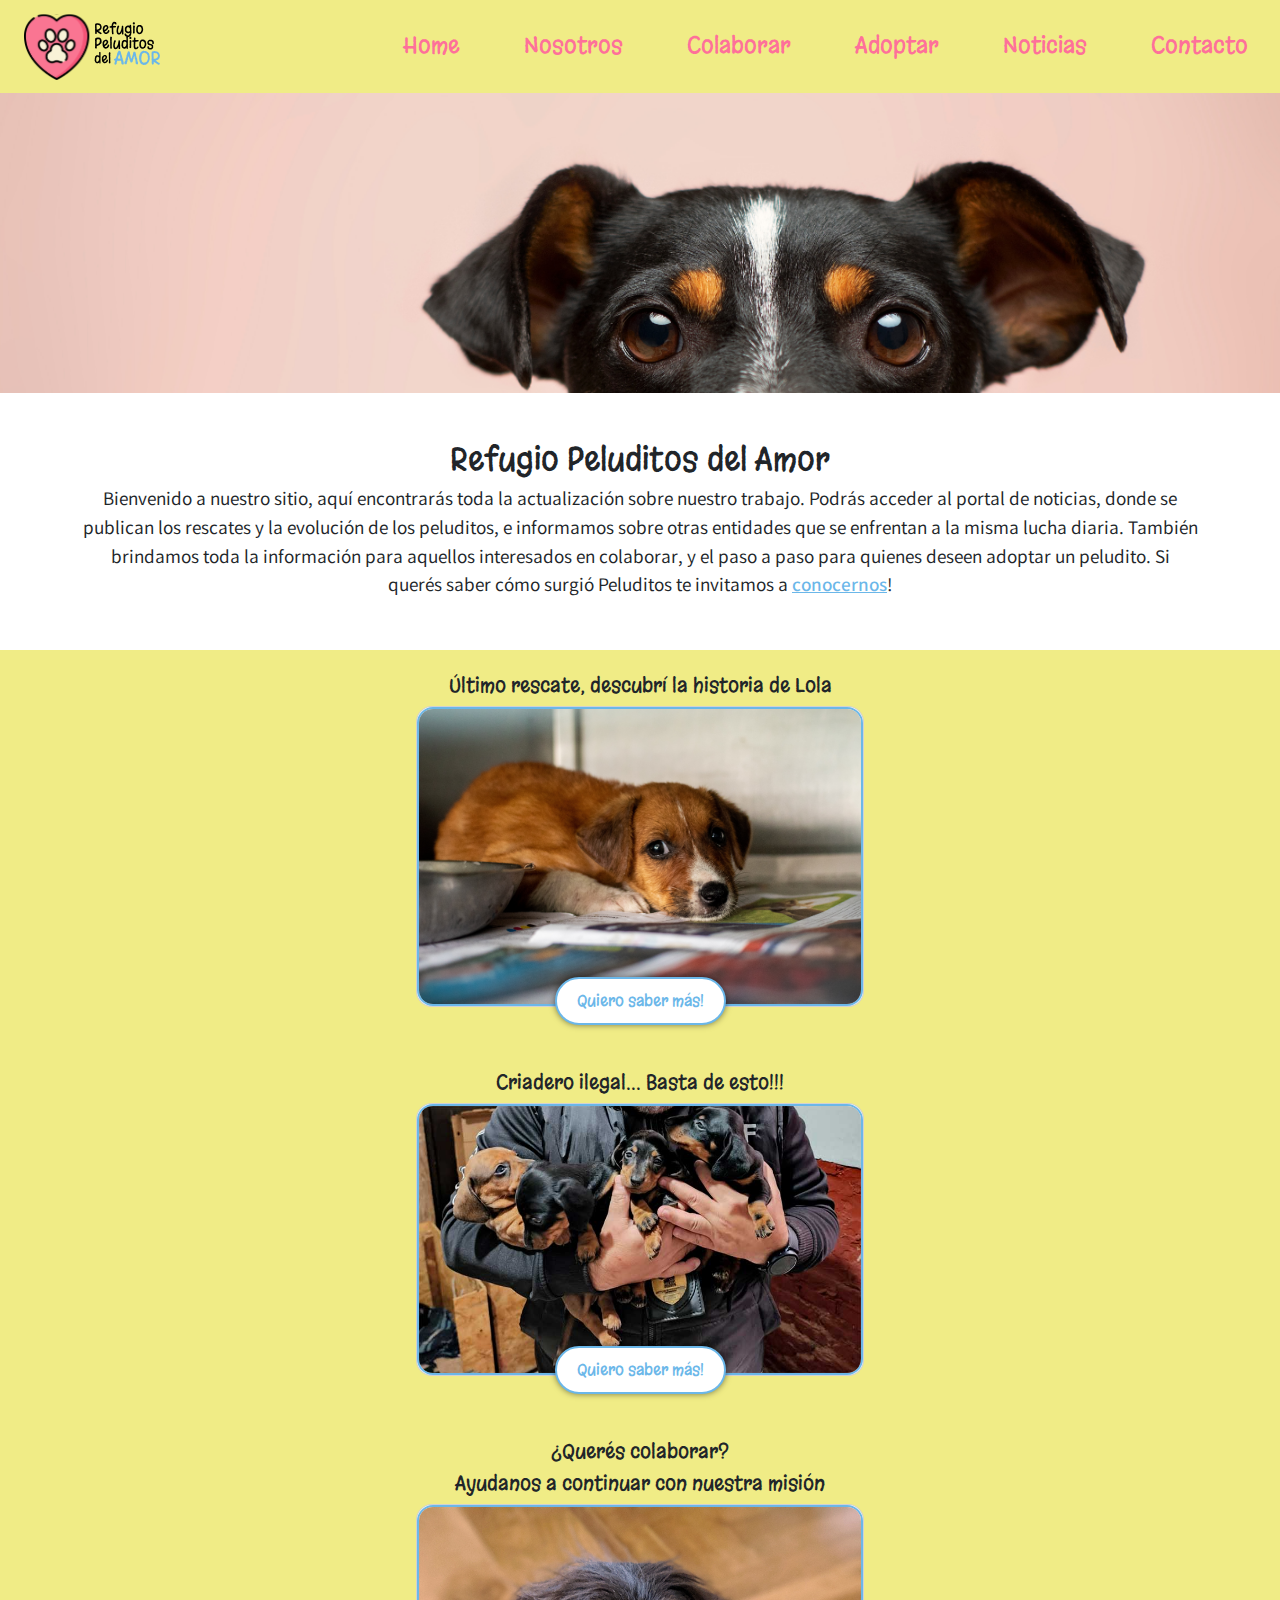
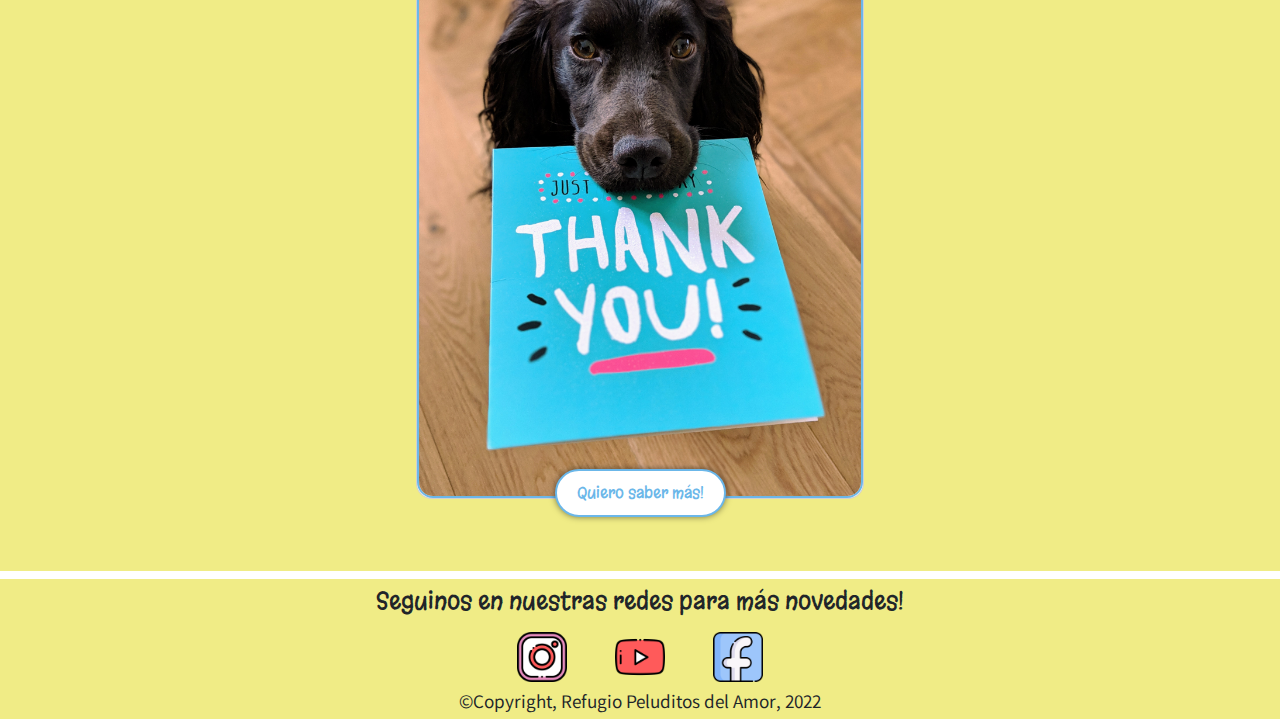
==== index.html @ 5ca73647 "Inicio proyecto" ====
<!DOCTYPE html>
<html lang="es">
<head>
    <meta charset="UTF-8">
    <meta http-equiv="X-UA-Compatible" content="IE=edge">
    <meta name="viewport" content="width=device-width, initial-scale=1.0">
    <title>Refugio Peluditos del Amor | Refugio de animales</title>
    <meta name="description" content="Refugio dedicado a rescatar animales en situación de calle o violencia doméstica, ubicado en Córdoba capital, Argentina">
    <link rel="stylesheet" href="./css/style.css" type="text/css">
    <link rel="shortcut icon" href="./assets/img/faviconrefugio2.svg" type="image/x-icon">
    <link href="https://fonts.googleapis.com/css2?family=Margarine&display=swap" rel="stylesheet">
    <link href="https://fonts.googleapis.com/css2?family=Varta:wght@300;500&display=swap" rel="stylesheet">
    <link rel="stylesheet" href="./css/bootstrap.min.css">
</head>
<body>
    <!--Menú de navegación-->
    <header class="hero container-fluid">
        <nav class="navbar navbar-expand-lg">
            <div class="container-fluid contenedor-menu">
                <a class="navbar-brand" href="index.html"><img src="./assets/img/logo.svg" alt="Logo del refugio, corazón rosa con huella de animal en su interior."></a>
                <button class="navbar-toggler" type="button" data-bs-toggle="collapse" data-bs-target="#navbarNav"aria-controls="navbarNav" aria-expanded="false" aria-label="Toggle navigation"><span class="navbar-toggler-icon"></span>
                </button>
                <div class="collapse navbar-collapse justify-content-end" id="navbarNav">
                    <ul class="navbar-nav gap-5">
                        <li class="nav-item">
                            <a class="nav-link" href="index.html">Home</a>
                        </li>
                        <li class="nav-item">
                            <a class="nav-link" href="./pages/nosotros.html">Nosotros</a>
                        </li>
                        <li class="nav-item">
                            <a class="nav-link" href="./pages/colaborar.html">Colaborar</a>
                        </li>
                        <li class="nav-item">
                            <a class="nav-link" href="./pages/adoptar.html">Adoptar</a>
                        </li>
                        <li class="nav-item">
                            <a class="nav-link" href="./pages/noticias.html">Noticias</a>
                        </li>
                        <li class="nav-item">
                            <a class="nav-link" href="./pages/contacto.html">Contacto</a>
                        </li>
                    </ul>
                </div>
            </div>
        </nav>
    </header>
    <!--Portada-->
    <section class="portada container-fluid">
    </section>
    <!--Texto bienvenida-->
    <section class="txt-bienvenida container d-flex flex-column text-center align-items-center my-5">
        <h1 class="subtitulo fs-2">Refugio Peluditos del Amor</h1>
        <p class="m-0">Bienvenido a nuestro sitio, aquí encontrarás toda la actualización sobre nuestro trabajo. Podrás acceder al portal de noticias, donde se publican los rescates y la evolución de los peluditos, e informamos sobre otras entidades que se enfrentan a la misma lucha diaria.
        También brindamos toda la información para aquellos interesados en colaborar, y el paso a paso para quienes deseen adoptar un peludito.
        Si querés saber cómo surgió Peluditos te invitamos a <a href="./pages/nosotros.html" target="_blank">conocernos</a>!
        </p>
    </section>
    <!--Noticias home-->
    <section class="container-fluid noticias-home py-4">
        <div class="container text-center d-flex flex-column align-items-center">
            <h3 class="subtitulo fs-5">Último rescate, descubrí la historia de Lola</h3>
            <div class="card rounded-4" style="max-width: 28rem; min-width: 18rem;">
                <img src="./assets/img/lola.jpg" class="card-img rounded-4" alt="Imagen de una perra cachorra recostada sobre un diario.">
            </div>
            <a href="./pages/noticias.html" target="_blank" class="btn-noticias">Quiero saber más!</a>
        </div>
        <div class="container text-center d-flex flex-column align-items-center py-3">
            <h3 class="subtitulo fs-5">Criadero ilegal... Basta de esto!!!</h3>
            <div class="card rounded-4" style="max-width: 28rem; min-width: 18rem;">
                <img src="./assets/img/criaderoilegal.jpg" class="card-img rounded-4" alt="Imagen de cuatro perros salchicha cachorritos siendo sujetados por un rescatista.">
            </div>
            <a href="https://www.infobae.com/sociedad/policiales/2022/06/14/rescataron-a-55-perros-salchicha-que-eran-maltratados-en-un-criadero-ilegal-en-caballito/" target="_blank" class="btn-noticias">Quiero saber más!</a>
        </div>
        <div class="container text-center d-flex flex-column align-items-center">
            <h3 class="subtitulo fs-5">¿Querés colaborar?</h3>
            <h4 class="subtitulo fs-5">Ayudanos a continuar con nuestra misión</h4>
            <div class="card rounded-4" style="max-width: 28rem; min-width: 18rem;">
                <img src="./assets/img/thankyou.jpg" class="card-img rounded-4" alt="Imagen de un perro con un cartel de agradecimiento.">
            </div>
            <a href="./pages/colaborar.html" target="_blank" class="btn-noticias">Quiero saber más!</a>
        </div> 
    </section>

    <!--Pie de página, redes sociales-->
    <footer class="footer container-fluid text-center d-flex flex-column gap-2 mt-2 justify-self-center">
            <h4 class="subtitulo m-2">Seguinos en nuestras redes para más novedades!</h4>
            <div class="iconos-footer d-flex flex-row justify-content-center gap-5">
                <a href="https://www.instagram.com/" target="_blank"><img src="./assets/img/instagram.png" alt="Logo de la red social instagram"></a>
                <a href="https://www.youtube.com/" target="_blank"><img src="./assets/img/youtube.png" alt="Logo de la red social youtube"></a>
                <a href="https://www.facebook.com/" target="_blank"><img src="./assets/img/facebook.png" alt="Logo de la red social facebook"></a>
            </div>
            <p class="m-0">&copy;Copyright, Refugio Peluditos del Amor, 2022</p>
    </footer>
    <script src="./js/bootstrap.bundle.min.js"></script>
</body>
</html>
---- css/style.css ----
* {
  margin: 0;
  padding: 0;
  box-sizing: border-box;
}

ul, ol {
  list-style: none;
}

a {
  text-decoration: none;
}

.subtitulo {
  font-family: "Margarine", cursive;
}

.subtitulo1 {
  font-family: "Margarine", cursive;
  color: #FE709A;
}

.subtitulo2 {
  font-family: "Margarine", cursive;
  color: #6BB7E9;
}

.subtitulo3 {
  font-family: "Margarine", cursive;
  color: #F2DCBF;
}

p, li {
  font-family: "Varta", sans-serif;
  font-size: 1.2rem;
}

.hero {
  background-color: #F0EC86;
}
.hero img {
  width: 150px;
}

#navbarNav .nav-link {
  color: #FE709A;
  font-family: "Margarine", cursive;
  font-size: larger;
}
#navbarNav .nav-link:hover {
  color: #6BB7E9;
  transition: 0.8s;
}

.portada {
  background-image: url(../assets/img/encabezado.jpg);
  height: 300px;
  background-size: cover;
  background-attachment: fixed;
  background-position: center;
}

.txt-bienvenida a {
  color: #6BB7E9;
  font-weight: 600;
}
.txt-bienvenida a:hover {
  color: #FE709A;
  font-weight: 600;
  transition: 0.8s;
}

.noticias-home {
  background: #F0EC86;
}
.noticias-home .card img {
  border: 2px solid #6BB7E9;
}

.btn-noticias {
  border: 2px solid #6BB7E9;
  border-radius: 30px;
  background: #fff;
  color: #6BB7E9;
  text-decoration: none;
  padding: 10px 20px;
  font-family: "Margarine", cursive;
  font-size: 1rem;
  display: inline-block;
  position: relative;
  top: -30px;
  box-shadow: 0 0 6px 0 rgba(0, 0, 0, 0.5);
}
.btn-noticias:hover {
  color: #6BB7E9;
}

.nosotros-card {
  background: #FE709A;
  border: 3px solid #F2DCBF;
  border-radius: 30px;
  padding: 50px;
  box-shadow: 0 0 6px 0 rgba(0, 0, 0, 0.5);
}

.textos-card {
  width: 75%;
}
.textos-card p {
  color: #fff;
}

.img-card {
  width: 250px;
}
.img-card img {
  width: 100%;
  border-radius: 30px;
}

.estilo-card {
  background: #F2DCBF;
}

.img-colaborar {
  width: 200px;
}

.lista-mp li {
  font-family: "Margarine", cursive;
  font-size: 1.5rem;
  padding: 10px 0;
}
.lista-mp li > a {
  color: #fff;
  background: #6BB7E9;
  border-radius: 10px;
  padding: 5px;
  font-family: "Margarine", cursive;
  font-size: 1.5rem;
}

.lista-mp a {
  text-decoration: none;
}

.link-colaborar {
  color: #FE709A;
  font-weight: 500;
}
.link-colaborar:hover {
  color: #6BB7E9;
  transition: 0.5s;
}

.contenedor-catalogo {
  width: 100%;
  height: auto;
  margin: 20px;
  display: flex;
  flex-direction: column;
  text-align: center;
  position: relative;
}
@media (min-width: 560px) {
  .contenedor-catalogo {
    width: 30%;
  }
}

.img-animales {
  width: 100%;
  height: 300px;
}

.img-animales img {
  width: 100%;
  height: 100%;
  object-fit: cover;
  padding-bottom: 10px;
}

.overlay {
  position: absolute;
  background: rgba(240, 236, 134, 0.5);
  bottom: 0;
  left: 0%;
  height: 0;
  width: 100%;
  overflow: hidden;
  transition: 0.5s ease;
}

.overlay a {
  color: #FE709A;
  font-family: "Margarine", cursive;
  text-decoration: none;
  font-size: 1.8rem;
  font-weight: 100;
  position: absolute;
  top: 50%;
  left: 50%;
  text-align: center;
  transform: translate(-50%, -50%);
}
.overlay a:hover {
  color: #6BB7E9;
}

.contenedor-catalogo:hover .overlay {
  height: 100%;
  cursor: pointer;
}

.contacto form {
  width: 400px;
}

.input {
  font-family: "Varta", sans-serif;
  font-size: 1.2rem;
  font-weight: 300;
}
.input input:focus {
  outline: 3px solid #FE709A;
}
.input textarea:focus {
  outline: 3px solid #FE709A;
}

input, textarea {
  background: #F2DCBF;
  border-radius: 15px;
  border-style: none;
  margin: 5px 0;
}

input {
  padding: 10px 0;
}

.btn-contacto button {
  font-family: "Varta", sans-serif;
  font-size: 1rem;
  border-radius: 10px;
  border-style: none;
  background: #F0EC86;
  padding: 8px;
  margin-top: 5px;
}
.btn-contacto button:hover {
  cursor: pointer;
}

.footer {
  background: #F0EC86;
  height: auto;
}

.iconos-footer img {
  width: 50px;
  height: 50px;
}

/*# sourceMappingURL=style.css.map */
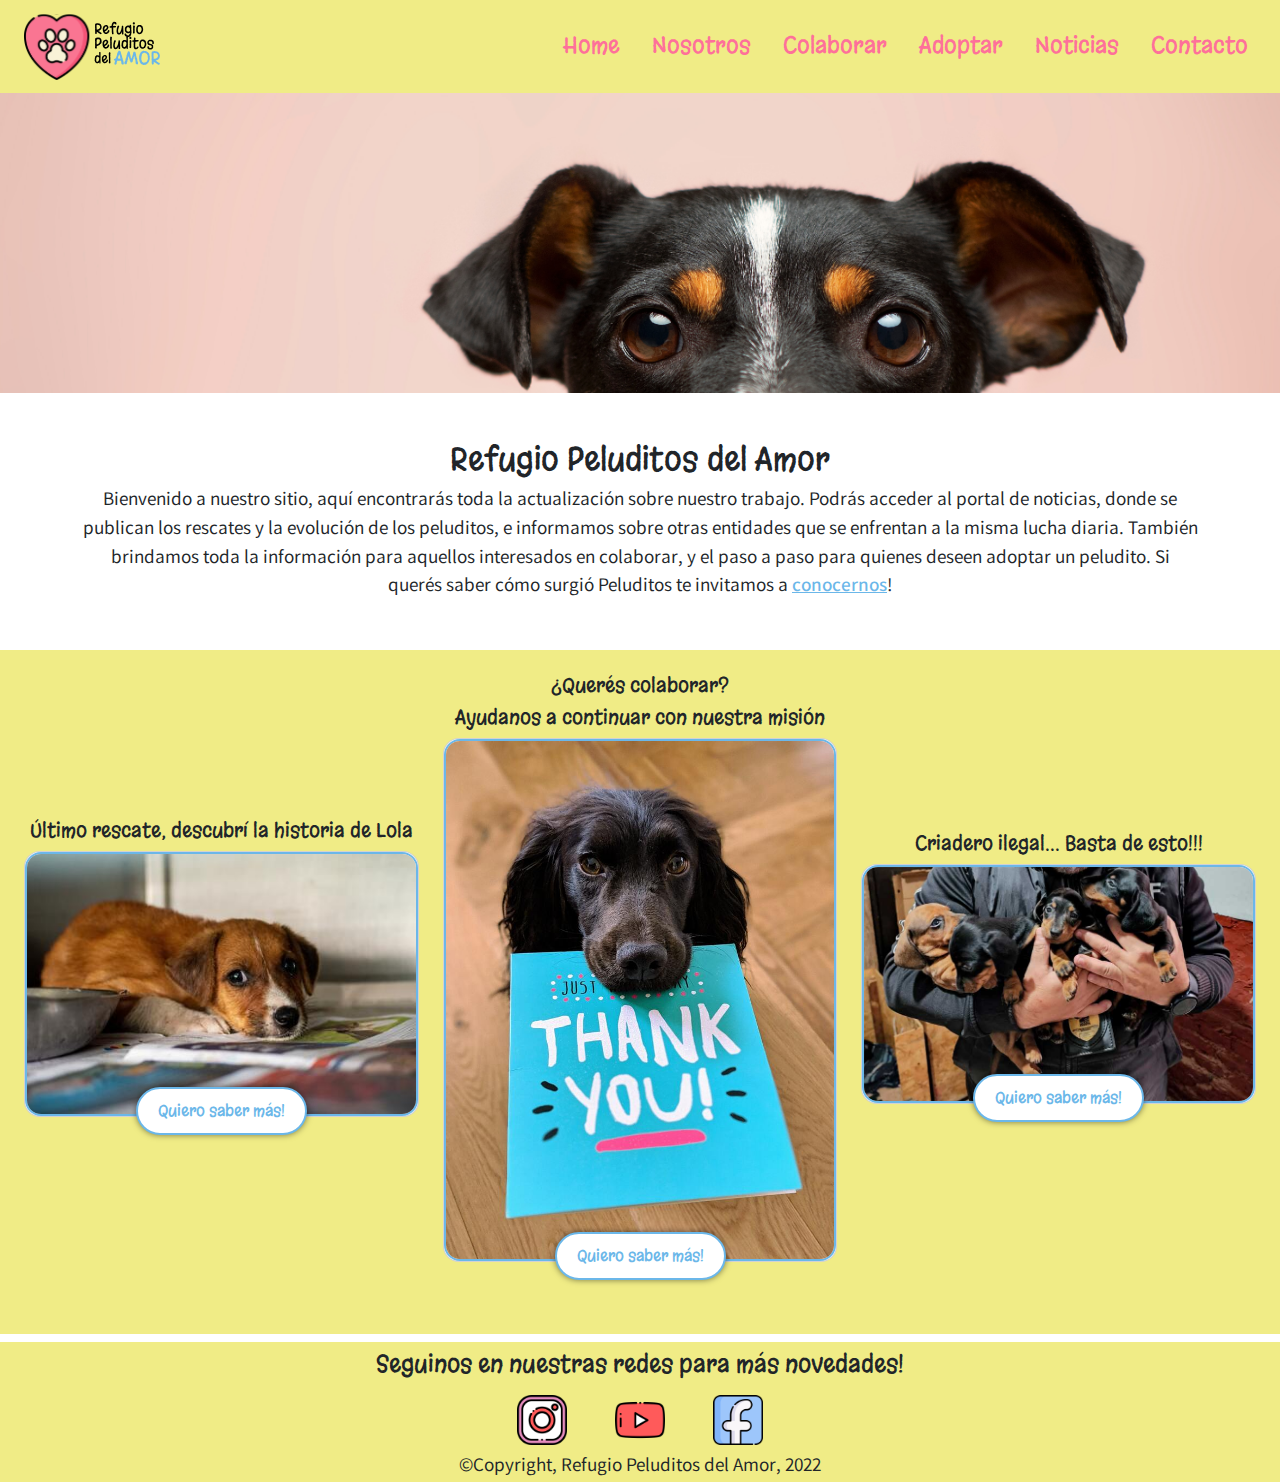
==== commit cd9818d3: "Arreglos finales" ====
--- a/index.html
+++ b/index.html
@@ -21,7 +21,7 @@
                 <button class="navbar-toggler" type="button" data-bs-toggle="collapse" data-bs-target="#navbarNav"aria-controls="navbarNav" aria-expanded="false" aria-label="Toggle navigation"><span class="navbar-toggler-icon"></span>
                 </button>
                 <div class="collapse navbar-collapse justify-content-end" id="navbarNav">
-                    <ul class="navbar-nav gap-5">
+                    <ul class="navbar-nav gap-3">
                         <li class="nav-item">
                             <a class="nav-link" href="index.html">Home</a>
                         </li>
@@ -65,13 +65,6 @@
             </div>
             <a href="./pages/noticias.html" target="_blank" class="btn-noticias">Quiero saber más!</a>
         </div>
-        <div class="container text-center d-flex flex-column align-items-center py-3">
-            <h3 class="subtitulo fs-5">Criadero ilegal... Basta de esto!!!</h3>
-            <div class="card rounded-4" style="max-width: 28rem; min-width: 18rem;">
-                <img src="./assets/img/criaderoilegal.jpg" class="card-img rounded-4" alt="Imagen de cuatro perros salchicha cachorritos siendo sujetados por un rescatista.">
-            </div>
-            <a href="https://www.infobae.com/sociedad/policiales/2022/06/14/rescataron-a-55-perros-salchicha-que-eran-maltratados-en-un-criadero-ilegal-en-caballito/" target="_blank" class="btn-noticias">Quiero saber más!</a>
-        </div>
         <div class="container text-center d-flex flex-column align-items-center">
             <h3 class="subtitulo fs-5">¿Querés colaborar?</h3>
             <h4 class="subtitulo fs-5">Ayudanos a continuar con nuestra misión</h4>
@@ -80,6 +73,13 @@
             </div>
             <a href="./pages/colaborar.html" target="_blank" class="btn-noticias">Quiero saber más!</a>
         </div> 
+        <div class="container text-center d-flex flex-column align-items-center py-3">
+            <h3 class="subtitulo fs-5">Criadero ilegal... Basta de esto!!!</h3>
+            <div class="card rounded-4" style="max-width: 28rem; min-width: 18rem;">
+                <img src="./assets/img/criaderoilegal.jpg" class="card-img rounded-4" alt="Imagen de cuatro perros salchicha cachorritos siendo sujetados por un rescatista.">
+            </div>
+            <a href="https://www.infobae.com/sociedad/policiales/2022/06/14/rescataron-a-55-perros-salchicha-que-eran-maltratados-en-un-criadero-ilegal-en-caballito/" target="_blank" class="btn-noticias">Quiero saber más!</a>
+        </div>
     </section>
 
     <!--Pie de página, redes sociales-->
--- a/css/style.css
+++ b/css/style.css
@@ -77,6 +77,12 @@
 .noticias-home .card img {
   border: 2px solid #6BB7E9;
 }
+@media (min-width: 960px) {
+  .noticias-home {
+    display: flex;
+    align-items: center;
+  }
+}
 
 .btn-noticias {
   border: 2px solid #6BB7E9;
@@ -93,7 +99,9 @@
   box-shadow: 0 0 6px 0 rgba(0, 0, 0, 0.5);
 }
 .btn-noticias:hover {
-  color: #6BB7E9;
+  color: #fff;
+  background-color: #6BB7E9;
+  transition: 0.5s;
 }
 
 .nosotros-card {
@@ -139,6 +147,11 @@
   padding: 5px;
   font-family: "Margarine", cursive;
   font-size: 1.5rem;
+}
+.lista-mp li > a:hover {
+  color: #6BB7E9;
+  background-color: #fff;
+  transition: 0.5s;
 }
 
 .lista-mp a {
@@ -206,6 +219,7 @@
 }
 .overlay a:hover {
   color: #6BB7E9;
+  transition: 0.5s;
 }
 
 .contenedor-catalogo:hover .overlay {
@@ -213,8 +227,15 @@
   cursor: pointer;
 }
 
+@media (min-width: 960px) {
+  .contacto {
+    display: flex;
+    align-items: center;
+  }
+}
+
 .contacto form {
-  width: 400px;
+  width: 300px;
 }
 
 .input {
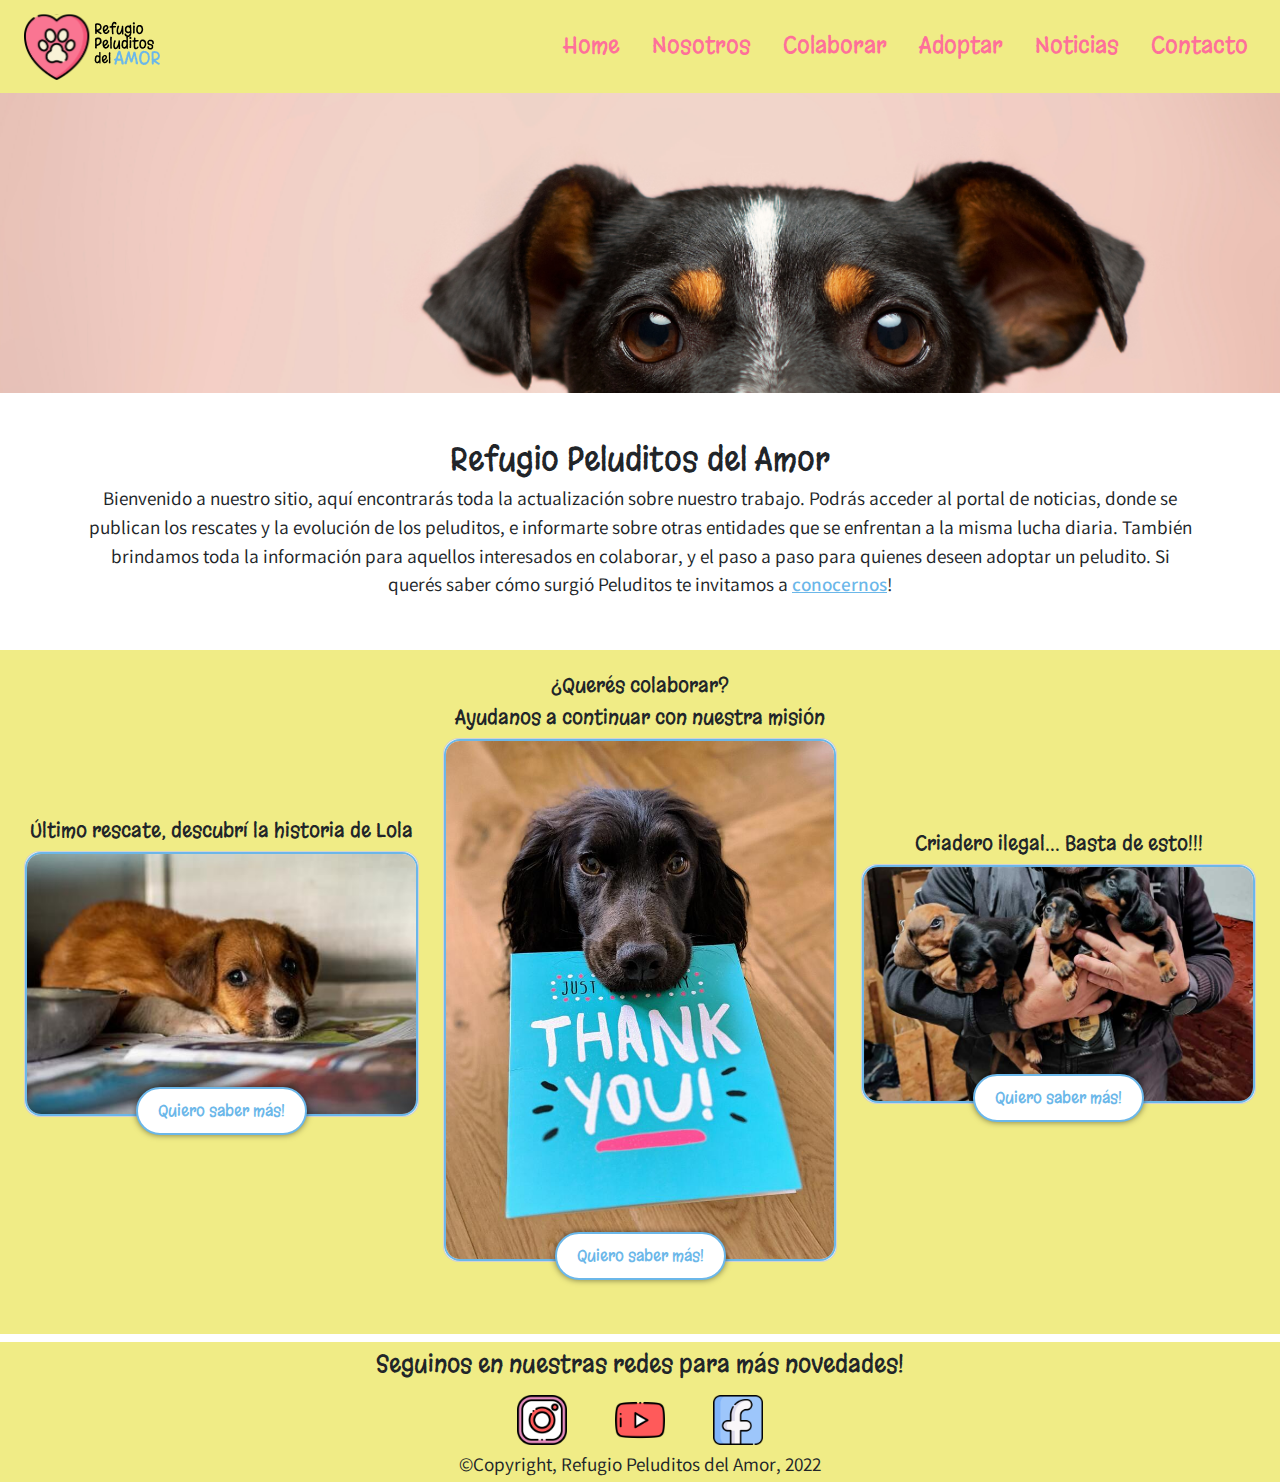
==== commit 7581a5e3: "Introduccion de texto en los parrafos" ====
--- a/index.html
+++ b/index.html
@@ -51,7 +51,7 @@
     <!--Texto bienvenida-->
     <section class="txt-bienvenida container d-flex flex-column text-center align-items-center my-5">
         <h1 class="subtitulo fs-2">Refugio Peluditos del Amor</h1>
-        <p class="m-0">Bienvenido a nuestro sitio, aquí encontrarás toda la actualización sobre nuestro trabajo. Podrás acceder al portal de noticias, donde se publican los rescates y la evolución de los peluditos, e informamos sobre otras entidades que se enfrentan a la misma lucha diaria.
+        <p class="m-0">Bienvenido a nuestro sitio, aquí encontrarás toda la actualización sobre nuestro trabajo. Podrás acceder al portal de noticias, donde se publican los rescates y la evolución de los peluditos, e informarte sobre otras entidades que se enfrentan a la misma lucha diaria.
         También brindamos toda la información para aquellos interesados en colaborar, y el paso a paso para quienes deseen adoptar un peludito.
         Si querés saber cómo surgió Peluditos te invitamos a <a href="./pages/nosotros.html" target="_blank">conocernos</a>!
         </p>
